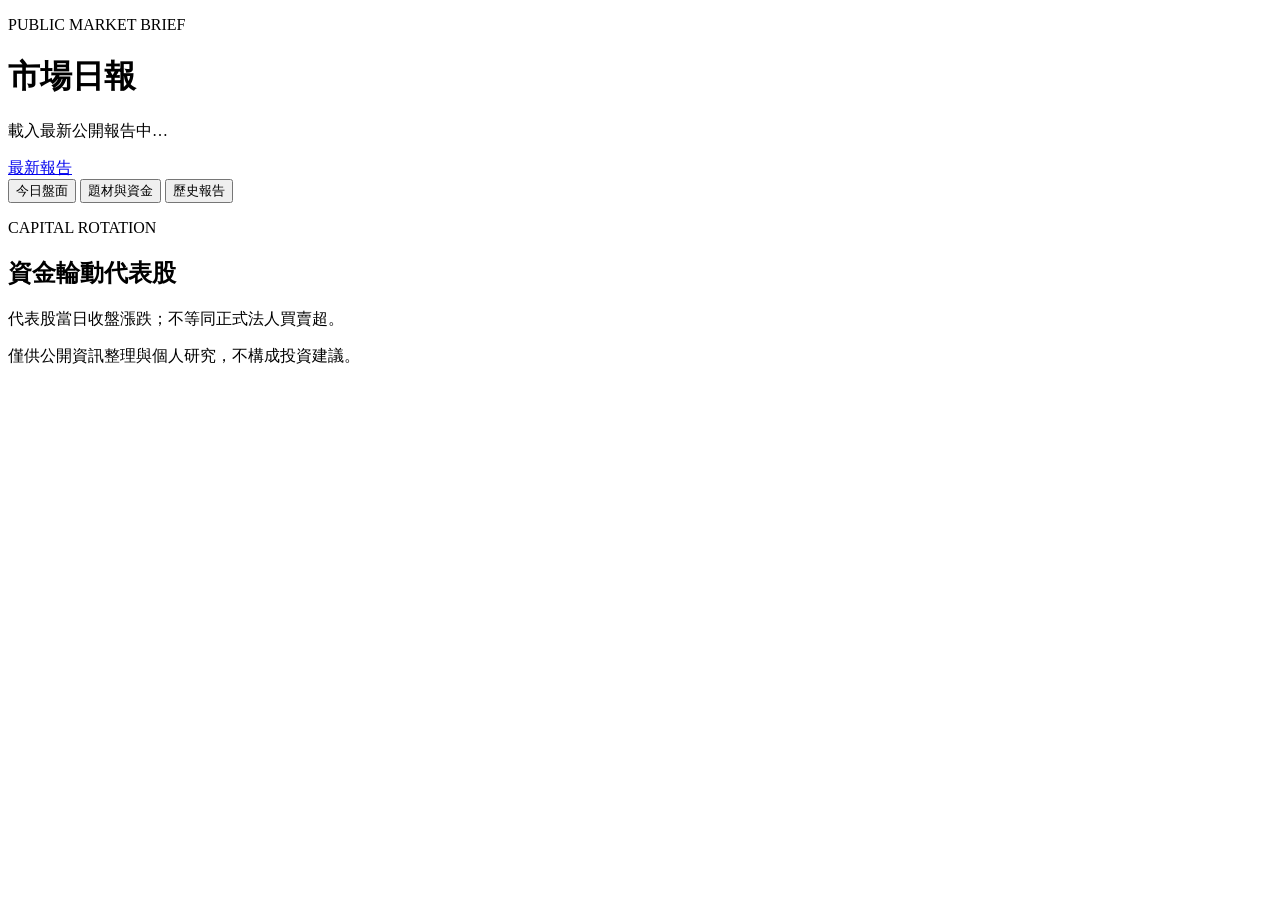
==== docs/index.html @ 70e6a8e2 "Publish market brief: index.html" ====
<!doctype html>
<html lang="zh-Hant">
  <head>
    <meta charset="utf-8">
    <meta name="viewport" content="width=device-width, initial-scale=1">
    <meta name="description" content="每日台股盤面、資金輪動與題材觀察">
    <title>市場日報｜公開版</title>
    <link rel="stylesheet" href="/assets/style.css">
  </head>
  <body>
    <main class="shell">
      <header class="hero">
        <div>
          <p class="eyebrow">PUBLIC MARKET BRIEF</p>
          <h1>市場日報</h1>
          <p id="report-meta" class="muted">載入最新公開報告中…</p>
        </div>
        <a class="latest-link" href="/latest/">最新報告</a>
      </header>
      <nav class="tabs" aria-label="報告導覽">
        <button type="button" class="tab active" data-panel="market" aria-selected="true">今日盤面</button>
        <button type="button" class="tab" data-panel="themes" aria-selected="false">題材與資金</button>
        <button type="button" class="tab" data-panel="archive" aria-selected="false">歷史報告</button>
      </nav>
      <section id="market" class="panel active">
        <div id="market-stats" class="stats" aria-live="polite"></div>
        <article class="card">
          <div class="section-heading"><div><p class="eyebrow">CAPITAL ROTATION</p><h2>資金輪動代表股</h2></div><p class="muted">代表股當日收盤漲跌；不等同正式法人買賣超。</p></div>
          <div id="rotation-bars" class="bar-chart"></div>
        </article>
        <div id="market-notes" class="note-grid"></div>
        <article id="market-decision" class="card decision"></article>
      </section>
      <section id="themes" class="panel" hidden>
        <article class="card"><div class="section-heading"><div><p class="eyebrow">WATCHLIST</p><h2>題材雷達</h2></div><p class="muted">只作市場追蹤，非買賣建議。</p></div><div id="theme-list" class="theme-grid"></div></article>
      </section>
      <section id="archive" class="panel" hidden>
        <article class="card"><div class="section-heading"><div><p class="eyebrow">REPORT ARCHIVE</p><h2>歷史公開報告</h2></div><p class="muted">每個交易日獨立保存；固定網址會讀取最新一份。</p></div><div id="archive-list" class="archive-list"></div></article>
      </section>
      <footer><span>僅供公開資訊整理與個人研究，不構成投資建議。</span><span id="source-links"></span></footer>
    </main>
    <script src="/assets/app.js" defer></script>
  </body>
</html>
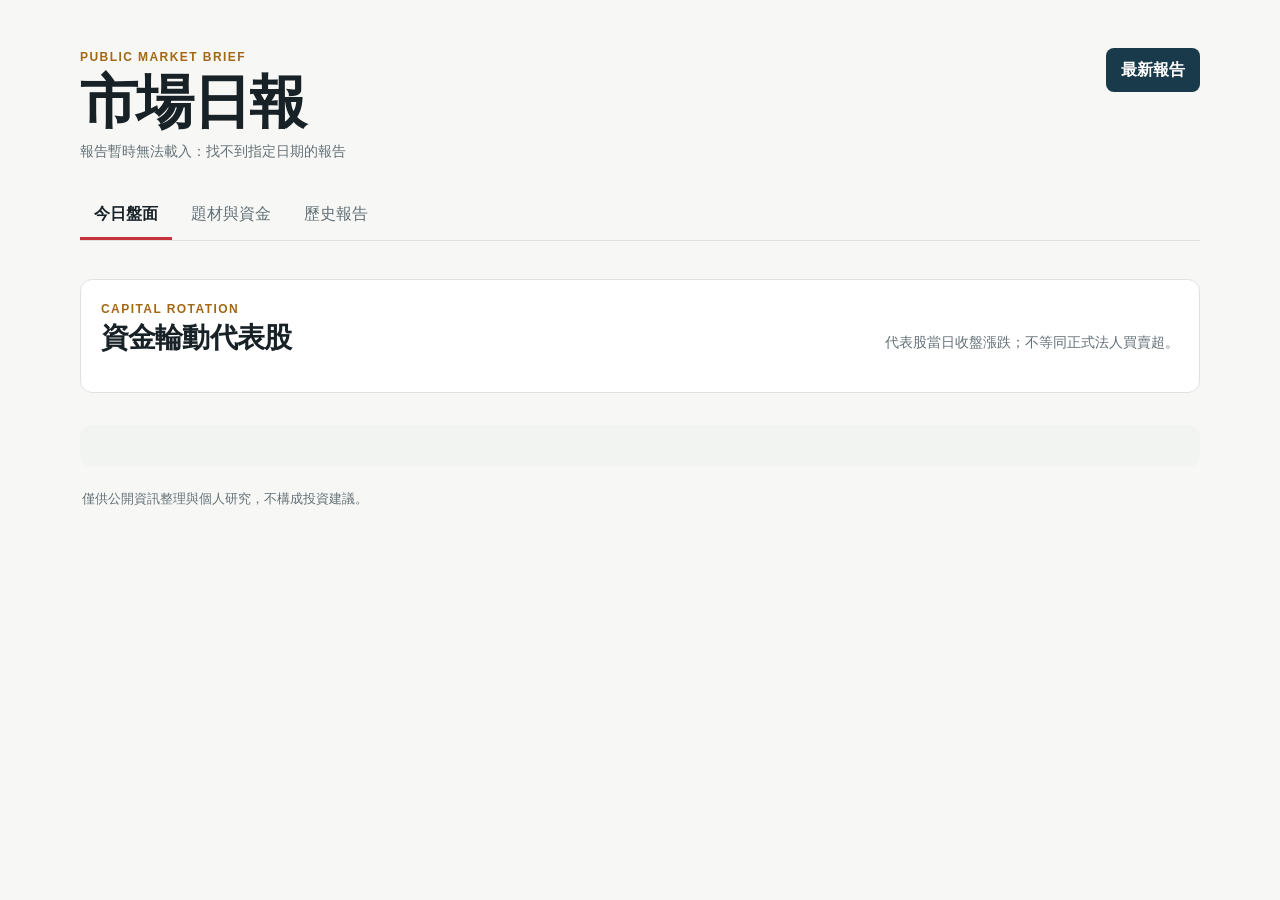
==== commit 2d857677: "Fix GitHub Pages paths: index.html" ====
--- a/docs/index.html
+++ b/docs/index.html
@@ -5,7 +5,7 @@
     <meta name="viewport" content="width=device-width, initial-scale=1">
     <meta name="description" content="每日台股盤面、資金輪動與題材觀察">
     <title>市場日報｜公開版</title>
-    <link rel="stylesheet" href="/assets/style.css">
+    <link rel="stylesheet" href="assets/style.css">
   </head>
   <body>
     <main class="shell">
@@ -15,7 +15,7 @@
           <h1>市場日報</h1>
           <p id="report-meta" class="muted">載入最新公開報告中…</p>
         </div>
-        <a class="latest-link" href="/latest/">最新報告</a>
+        <a class="latest-link" href="latest/">最新報告</a>
       </header>
       <nav class="tabs" aria-label="報告導覽">
         <button type="button" class="tab active" data-panel="market" aria-selected="true">今日盤面</button>
@@ -39,6 +39,6 @@
       </section>
       <footer><span>僅供公開資訊整理與個人研究，不構成投資建議。</span><span id="source-links"></span></footer>
     </main>
-    <script src="/assets/app.js" defer></script>
+    <script src="assets/app.js" defer></script>
   </body>
 </html>
--- a/docs/assets/style.css
+++ b/docs/assets/style.css
@@ -0,0 +1,4 @@
+:root { color-scheme: light; --ink:#172126; --muted:#647177; --paper:#f7f8f6; --surface:#fff; --line:#dce2df; --red:#c5333f; --green:#1f8768; --amber:#a46713; --navy:#183a4a; }
+* { box-sizing:border-box; } body { margin:0; background:var(--paper); color:var(--ink); font-family:ui-sans-serif,-apple-system,BlinkMacSystemFont,"Segoe UI",sans-serif; line-height:1.5; } button,a { font:inherit; }
+.shell { width:min(1120px,calc(100% - 32px)); margin:0 auto; padding:36px 0 28px; }.hero { display:flex; justify-content:space-between; gap:20px; align-items:flex-start; padding:12px 0 28px; }.eyebrow { margin:0 0 5px; color:var(--amber); font-size:.75rem; letter-spacing:.12em; font-weight:700; }h1,h2 { letter-spacing:-.03em; line-height:1.1; margin:0; }h1 { font-size:clamp(2rem,6vw,3.6rem); }h2 { font-size:clamp(1.25rem,3vw,1.75rem); }.muted { margin:7px 0 0; color:var(--muted); font-size:.9rem; }.latest-link { background:var(--navy); color:#fff; text-decoration:none; padding:10px 15px; border-radius:8px; font-weight:700; white-space:nowrap; }
+.tabs { display:flex; gap:5px; border-bottom:1px solid var(--line); margin-bottom:22px; overflow-x:auto; }.tab { appearance:none; border:0; background:transparent; padding:11px 14px; color:var(--muted); cursor:pointer; border-bottom:3px solid transparent; white-space:nowrap; }.tab.active { color:var(--ink); border-bottom-color:var(--red); font-weight:700; }.panel[hidden] { display:none; }.stats { display:grid; grid-template-columns:repeat(3,1fr); gap:12px; margin-bottom:16px; }.stat,.card { background:var(--surface); border:1px solid var(--line); border-radius:12px; }.stat { padding:16px; }.stat .label { color:var(--muted); font-size:.82rem; }.stat .value { margin-top:3px; font-size:clamp(1.25rem,3vw,1.75rem); font-weight:750; letter-spacing:-.04em; }.stat .detail { margin-top:2px; color:var(--muted); font-size:.82rem; }.card { padding:20px; }.section-heading { display:flex; gap:16px; justify-content:space-between; align-items:flex-end; margin-bottom:18px; }.section-heading .muted { max-width:360px; text-align:right; }.bar-chart { display:grid; gap:9px; }.bar-row { display:grid; grid-template-columns:minmax(84px,138px) 1fr 58px; align-items:center; gap:10px; font-size:.88rem; }.bar-label { white-space:nowrap; overflow:hidden; text-overflow:ellipsis; }.bar-track { display:flex; align-items:center; min-height:20px; background:linear-gradient(90deg,transparent 49.8%,var(--line) 49.8%,var(--line) 50.2%,transparent 50.2%); }.bar { height:12px; border-radius:4px; min-width:2px; }.bar.positive { background:var(--red); }.bar.negative { background:var(--green); }.bar-value { text-align:right; font-variant-numeric:tabular-nums; font-weight:650; }.positive { color:var(--red); }.negative { color:var(--green); }.note-grid,.theme-grid { display:grid; grid-template-columns:repeat(2,1fr); gap:12px; margin:16px 0; }.note,.theme { padding:16px; background:transparent; border-left:3px solid var(--amber); }.note h3,.theme h3 { margin:0 0 5px; font-size:1rem; }.note p,.theme p { margin:0; color:var(--muted); font-size:.92rem; }.tag { display:inline-block; margin-bottom:8px; padding:2px 7px; border-radius:99px; background:#eef1ee; color:var(--navy); font-size:.74rem; font-weight:700; }.decision { margin-top:16px; background:#f1f4f1; border-color:transparent; }.decision strong { color:var(--navy); }.archive-list { display:grid; gap:8px; }.archive-item { display:flex; align-items:center; justify-content:space-between; gap:12px; padding:14px 0; border-bottom:1px solid var(--line); }.archive-item:last-child { border-bottom:0; }.archive-item a { color:var(--navy); font-weight:700; }footer { display:flex; justify-content:space-between; gap:16px; color:var(--muted); font-size:.8rem; padding:22px 2px 0; }footer a { color:inherit; }@media (max-width:720px){.shell{width:min(100% - 24px,1120px);padding-top:22px}.hero{padding-bottom:20px}.stats,.note-grid,.theme-grid{grid-template-columns:1fr}.section-heading{align-items:flex-start;flex-direction:column}.section-heading .muted{text-align:left}footer{flex-direction:column}}@media (max-width:400px){.hero{flex-direction:column}.bar-row{grid-template-columns:78px 1fr 52px;gap:7px;font-size:.8rem}.card{padding:15px}}
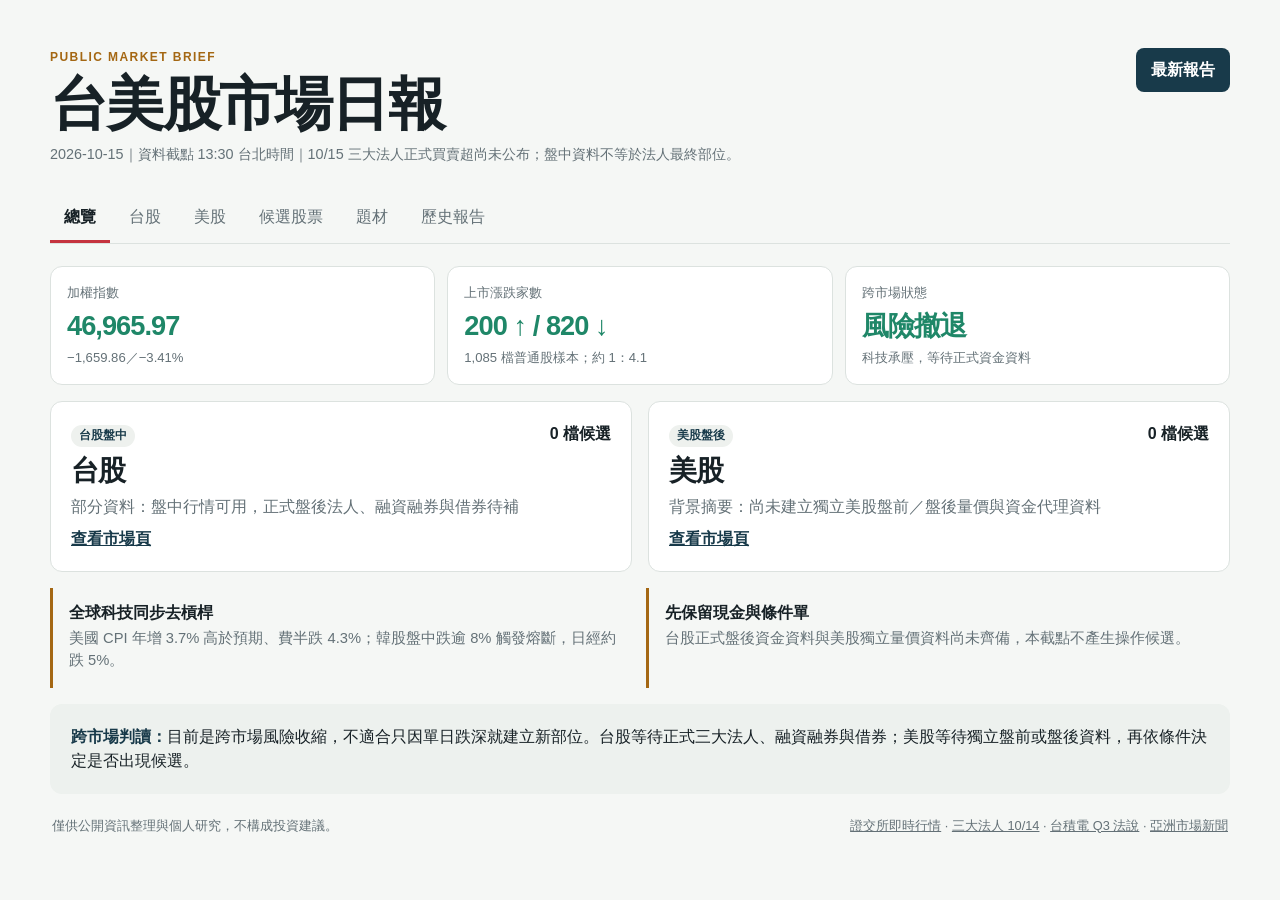
==== commit d06c097b: "Add dual-market report experience" ====
--- a/docs/index.html
+++ b/docs/index.html
@@ -3,7 +3,7 @@
   <head>
     <meta charset="utf-8">
     <meta name="viewport" content="width=device-width, initial-scale=1">
-    <meta name="description" content="每日台股盤面、資金輪動與題材觀察">
+    <meta name="description" content="台美股盤面、資金訊號、題材與候選股票日報">
     <title>市場日報｜公開版</title>
     <link rel="stylesheet" href="assets/style.css">
   </head>
@@ -12,31 +12,60 @@
       <header class="hero">
         <div>
           <p class="eyebrow">PUBLIC MARKET BRIEF</p>
-          <h1>市場日報</h1>
+          <h1>台美股市場日報</h1>
           <p id="report-meta" class="muted">載入最新公開報告中…</p>
         </div>
         <a class="latest-link" href="latest/">最新報告</a>
       </header>
+
       <nav class="tabs" aria-label="報告導覽">
-        <button type="button" class="tab active" data-panel="market" aria-selected="true">今日盤面</button>
-        <button type="button" class="tab" data-panel="themes" aria-selected="false">題材與資金</button>
+        <button type="button" class="tab active" data-panel="overview" aria-selected="true">總覽</button>
+        <button type="button" class="tab" data-panel="tw-market" aria-selected="false">台股</button>
+        <button type="button" class="tab" data-panel="us-market" aria-selected="false">美股</button>
+        <button type="button" class="tab" data-panel="candidates" aria-selected="false">候選股票</button>
+        <button type="button" class="tab" data-panel="themes" aria-selected="false">題材</button>
         <button type="button" class="tab" data-panel="archive" aria-selected="false">歷史報告</button>
       </nav>
-      <section id="market" class="panel active">
+
+      <section id="overview" class="panel active">
         <div id="market-stats" class="stats" aria-live="polite"></div>
-        <article class="card">
-          <div class="section-heading"><div><p class="eyebrow">CAPITAL ROTATION</p><h2>資金輪動代表股</h2></div><p class="muted">代表股當日收盤漲跌；不等同正式法人買賣超。</p></div>
-          <div id="rotation-bars" class="bar-chart"></div>
-        </article>
-        <div id="market-notes" class="note-grid"></div>
-        <article id="market-decision" class="card decision"></article>
+        <div id="market-status" class="market-status-grid"></div>
+        <div id="overview-notes" class="note-grid"></div>
+        <article id="overview-decision" class="card decision"></article>
       </section>
+
+      <section id="tw-market" class="panel" hidden>
+        <div class="section-heading page-heading"><div><p class="eyebrow">TAIWAN MARKET</p><h2>台股盤面與資金</h2></div><p id="tw-quality" class="muted"></p></div>
+        <div id="tw-stats" class="stats"></div>
+        <article class="card"><div class="section-heading"><div><p class="eyebrow">FLOW SIGNALS</p><h2>法人、融資與代理訊號</h2></div><p class="muted">代理訊號不等同正式法人最終買賣超。</p></div><div id="tw-signals" class="signal-grid"></div></article>
+        <article class="card block-gap"><div class="section-heading"><div><p class="eyebrow">CAPITAL ROTATION</p><h2>資金輪動代表股</h2></div></div><div id="tw-rotation" class="bar-chart"></div></article>
+        <div id="tw-notes" class="note-grid"></div>
+        <article id="tw-decision" class="card decision"></article>
+      </section>
+
+      <section id="us-market" class="panel" hidden>
+        <div class="section-heading page-heading"><div><p class="eyebrow">UNITED STATES MARKET</p><h2>美股盤面與資金</h2></div><p id="us-quality" class="muted"></p></div>
+        <div id="us-stats" class="stats"></div>
+        <article class="card"><div class="section-heading"><div><p class="eyebrow">FLOW PROXIES</p><h2>ETF、量價與機構代理訊號</h2></div><p class="muted">美股沒有台灣三大法人同型的每日官方分類。</p></div><div id="us-signals" class="signal-grid"></div></article>
+        <article class="card block-gap"><div class="section-heading"><div><p class="eyebrow">RELATIVE STRENGTH</p><h2>類股與代表股</h2></div></div><div id="us-rotation" class="bar-chart"></div></article>
+        <div id="us-notes" class="note-grid"></div>
+        <article id="us-decision" class="card decision"></article>
+      </section>
+
+      <section id="candidates" class="panel" hidden>
+        <div class="section-heading page-heading"><div><p class="eyebrow">ACTIONABLE WATCHLIST</p><h2>候選股票與操作條件</h2></div><p class="muted">只有資料與條件完整的標的才列入；空白代表沒有合格候選。</p></div>
+        <h3 class="market-label">台股候選</h3><div id="tw-candidates" class="candidate-grid"></div>
+        <h3 class="market-label">美股候選</h3><div id="us-candidates" class="candidate-grid"></div>
+      </section>
+
       <section id="themes" class="panel" hidden>
-        <article class="card"><div class="section-heading"><div><p class="eyebrow">WATCHLIST</p><h2>題材雷達</h2></div><p class="muted">只作市場追蹤，非買賣建議。</p></div><div id="theme-list" class="theme-grid"></div></article>
+        <article class="card"><div class="section-heading"><div><p class="eyebrow">THEME RADAR</p><h2>題材階段與市場敘事</h2></div><p class="muted">題材熱度只是觀察層，仍需由正式資料與價格條件確認。</p></div><div id="theme-list" class="theme-grid"></div></article>
       </section>
+
       <section id="archive" class="panel" hidden>
-        <article class="card"><div class="section-heading"><div><p class="eyebrow">REPORT ARCHIVE</p><h2>歷史公開報告</h2></div><p class="muted">每個交易日獨立保存；固定網址會讀取最新一份。</p></div><div id="archive-list" class="archive-list"></div></article>
+        <article class="card"><div class="section-heading"><div><p class="eyebrow">REPORT ARCHIVE</p><h2>歷史公開報告</h2></div><p class="muted">每個交易日獨立保存；指定日期可由同一網址查詢。</p></div><div id="archive-list" class="archive-list"></div></article>
       </section>
+
       <footer><span>僅供公開資訊整理與個人研究，不構成投資建議。</span><span id="source-links"></span></footer>
     </main>
     <script src="assets/app.js" defer></script>
--- a/docs/assets/style.css
+++ b/docs/assets/style.css
@@ -1,4 +1,79 @@
-:root { color-scheme: light; --ink:#172126; --muted:#647177; --paper:#f7f8f6; --surface:#fff; --line:#dce2df; --red:#c5333f; --green:#1f8768; --amber:#a46713; --navy:#183a4a; }
-* { box-sizing:border-box; } body { margin:0; background:var(--paper); color:var(--ink); font-family:ui-sans-serif,-apple-system,BlinkMacSystemFont,"Segoe UI",sans-serif; line-height:1.5; } button,a { font:inherit; }
-.shell { width:min(1120px,calc(100% - 32px)); margin:0 auto; padding:36px 0 28px; }.hero { display:flex; justify-content:space-between; gap:20px; align-items:flex-start; padding:12px 0 28px; }.eyebrow { margin:0 0 5px; color:var(--amber); font-size:.75rem; letter-spacing:.12em; font-weight:700; }h1,h2 { letter-spacing:-.03em; line-height:1.1; margin:0; }h1 { font-size:clamp(2rem,6vw,3.6rem); }h2 { font-size:clamp(1.25rem,3vw,1.75rem); }.muted { margin:7px 0 0; color:var(--muted); font-size:.9rem; }.latest-link { background:var(--navy); color:#fff; text-decoration:none; padding:10px 15px; border-radius:8px; font-weight:700; white-space:nowrap; }
-.tabs { display:flex; gap:5px; border-bottom:1px solid var(--line); margin-bottom:22px; overflow-x:auto; }.tab { appearance:none; border:0; background:transparent; padding:11px 14px; color:var(--muted); cursor:pointer; border-bottom:3px solid transparent; white-space:nowrap; }.tab.active { color:var(--ink); border-bottom-color:var(--red); font-weight:700; }.panel[hidden] { display:none; }.stats { display:grid; grid-template-columns:repeat(3,1fr); gap:12px; margin-bottom:16px; }.stat,.card { background:var(--surface); border:1px solid var(--line); border-radius:12px; }.stat { padding:16px; }.stat .label { color:var(--muted); font-size:.82rem; }.stat .value { margin-top:3px; font-size:clamp(1.25rem,3vw,1.75rem); font-weight:750; letter-spacing:-.04em; }.stat .detail { margin-top:2px; color:var(--muted); font-size:.82rem; }.card { padding:20px; }.section-heading { display:flex; gap:16px; justify-content:space-between; align-items:flex-end; margin-bottom:18px; }.section-heading .muted { max-width:360px; text-align:right; }.bar-chart { display:grid; gap:9px; }.bar-row { display:grid; grid-template-columns:minmax(84px,138px) 1fr 58px; align-items:center; gap:10px; font-size:.88rem; }.bar-label { white-space:nowrap; overflow:hidden; text-overflow:ellipsis; }.bar-track { display:flex; align-items:center; min-height:20px; background:linear-gradient(90deg,transparent 49.8%,var(--line) 49.8%,var(--line) 50.2%,transparent 50.2%); }.bar { height:12px; border-radius:4px; min-width:2px; }.bar.positive { background:var(--red); }.bar.negative { background:var(--green); }.bar-value { text-align:right; font-variant-numeric:tabular-nums; font-weight:650; }.positive { color:var(--red); }.negative { color:var(--green); }.note-grid,.theme-grid { display:grid; grid-template-columns:repeat(2,1fr); gap:12px; margin:16px 0; }.note,.theme { padding:16px; background:transparent; border-left:3px solid var(--amber); }.note h3,.theme h3 { margin:0 0 5px; font-size:1rem; }.note p,.theme p { margin:0; color:var(--muted); font-size:.92rem; }.tag { display:inline-block; margin-bottom:8px; padding:2px 7px; border-radius:99px; background:#eef1ee; color:var(--navy); font-size:.74rem; font-weight:700; }.decision { margin-top:16px; background:#f1f4f1; border-color:transparent; }.decision strong { color:var(--navy); }.archive-list { display:grid; gap:8px; }.archive-item { display:flex; align-items:center; justify-content:space-between; gap:12px; padding:14px 0; border-bottom:1px solid var(--line); }.archive-item:last-child { border-bottom:0; }.archive-item a { color:var(--navy); font-weight:700; }footer { display:flex; justify-content:space-between; gap:16px; color:var(--muted); font-size:.8rem; padding:22px 2px 0; }footer a { color:inherit; }@media (max-width:720px){.shell{width:min(100% - 24px,1120px);padding-top:22px}.hero{padding-bottom:20px}.stats,.note-grid,.theme-grid{grid-template-columns:1fr}.section-heading{align-items:flex-start;flex-direction:column}.section-heading .muted{text-align:left}footer{flex-direction:column}}@media (max-width:400px){.hero{flex-direction:column}.bar-row{grid-template-columns:78px 1fr 52px;gap:7px;font-size:.8rem}.card{padding:15px}}
+:root { color-scheme:light; --ink:#172126; --muted:#647177; --paper:#f5f7f5; --surface:#fff; --line:#dce2df; --red:#c5333f; --green:#1f8768; --amber:#a46713; --navy:#183a4a; --blue-soft:#edf3f5; }
+* { box-sizing:border-box; }
+body { margin:0; background:var(--paper); color:var(--ink); font-family:ui-sans-serif,-apple-system,BlinkMacSystemFont,"Segoe UI",sans-serif; line-height:1.5; }
+button,a { font:inherit; }
+.shell { width:min(1180px,calc(100% - 32px)); margin:0 auto; padding:36px 0 28px; }
+.hero { display:flex; justify-content:space-between; gap:20px; align-items:flex-start; padding:12px 0 28px; }
+.eyebrow { margin:0 0 5px; color:var(--amber); font-size:.75rem; letter-spacing:.12em; font-weight:750; }
+h1,h2,h3 { line-height:1.15; margin:0; }
+h1,h2 { letter-spacing:-.03em; }
+h1 { font-size:clamp(2rem,6vw,3.6rem); }
+h2 { font-size:clamp(1.25rem,3vw,1.75rem); }
+.muted { margin:7px 0 0; color:var(--muted); font-size:.9rem; }
+.latest-link { background:var(--navy); color:#fff; text-decoration:none; padding:10px 15px; border-radius:8px; font-weight:700; white-space:nowrap; }
+.tabs { display:flex; gap:5px; border-bottom:1px solid var(--line); margin-bottom:22px; overflow-x:auto; }
+.tab { appearance:none; border:0; background:transparent; padding:11px 14px; color:var(--muted); cursor:pointer; border-bottom:3px solid transparent; white-space:nowrap; }
+.tab.active { color:var(--ink); border-bottom-color:var(--red); font-weight:700; }
+.panel[hidden] { display:none; }
+.stats { display:grid; grid-template-columns:repeat(auto-fit,minmax(210px,1fr)); gap:12px; margin-bottom:16px; }
+.stat,.card { background:var(--surface); border:1px solid var(--line); border-radius:12px; }
+.stat { padding:16px; min-width:0; }
+.stat .label { color:var(--muted); font-size:.82rem; }
+.stat .value { margin-top:3px; font-size:clamp(1.16rem,3vw,1.7rem); font-weight:750; letter-spacing:-.035em; overflow-wrap:anywhere; }
+.stat .detail { margin-top:2px; color:var(--muted); font-size:.82rem; }
+.card { padding:20px; }
+.section-heading { display:flex; gap:16px; justify-content:space-between; align-items:flex-end; margin-bottom:18px; }
+.section-heading .muted { max-width:520px; text-align:right; }
+.page-heading { margin:4px 2px 18px; }
+.block-gap { margin-top:16px; }
+.market-status-grid { display:grid; grid-template-columns:repeat(2,1fr); gap:16px; margin:16px 0; }
+.market-status { display:grid; grid-template-columns:1fr auto; gap:8px 18px; align-items:start; }
+.market-status p { grid-column:1/-1; margin:0; color:var(--muted); }
+.market-status .jump-link { justify-self:start; grid-column:1/-1; }
+.jump-link { border:0; padding:0; background:transparent; color:var(--navy); font-weight:700; cursor:pointer; text-decoration:underline; }
+.signal-grid { display:grid; grid-template-columns:repeat(auto-fit,minmax(185px,1fr)); gap:10px; }
+.signal-grid .stat { background:var(--blue-soft); border-color:transparent; }
+.bar-chart { display:grid; gap:9px; }
+.bar-row { display:grid; grid-template-columns:minmax(84px,150px) 1fr 62px; align-items:center; gap:10px; font-size:.88rem; }
+.bar-label { white-space:nowrap; overflow:hidden; text-overflow:ellipsis; }
+.bar-track { display:flex; align-items:center; min-height:20px; background:linear-gradient(90deg,transparent 49.8%,var(--line) 49.8%,var(--line) 50.2%,transparent 50.2%); }
+.bar { height:12px; border-radius:4px; min-width:2px; }
+.bar.positive { background:var(--red); }
+.bar.negative { background:var(--green); }
+.bar-value { text-align:right; font-variant-numeric:tabular-nums; font-weight:650; }
+.positive { color:var(--red); }
+.negative { color:var(--green); }
+.note-grid,.theme-grid { display:grid; grid-template-columns:repeat(2,1fr); gap:12px; margin:16px 0; }
+.note,.theme { padding:16px; background:transparent; border-left:3px solid var(--amber); }
+.note h3,.theme h3 { margin:0 0 5px; font-size:1rem; }
+.note p,.theme p { margin:0; color:var(--muted); font-size:.92rem; }
+.tag { display:inline-block; margin-bottom:8px; padding:2px 8px; border-radius:99px; background:#eef1ee; color:var(--navy); font-size:.74rem; font-weight:700; }
+.decision { margin-top:16px; background:#edf1ee; border-color:transparent; }
+.decision strong { color:var(--navy); }
+.market-label { margin:26px 2px 12px; }
+.candidate-grid { display:grid; gap:16px; }
+.candidate-head { display:flex; justify-content:space-between; gap:20px; align-items:flex-start; }
+.candidate-head h3 { font-size:1.35rem; }
+.candidate-head p,.quality-line { margin:5px 0 0; color:var(--muted); font-size:.9rem; }
+.score { min-width:74px; text-align:center; padding:8px 10px; background:var(--blue-soft); border-radius:10px; }
+.score strong { display:block; color:var(--navy); font-size:1.4rem; }
+.score span { display:block; color:var(--muted); font-size:.7rem; }
+.candidate-metrics { display:grid; grid-template-columns:repeat(auto-fit,minmax(145px,1fr)); gap:8px; margin:16px 0; }
+.candidate-metric { display:grid; padding:10px; border:1px solid var(--line); border-radius:9px; }
+.candidate-metric span,.candidate-metric small { color:var(--muted); font-size:.75rem; }
+.candidate-metric strong { font-size:1.05rem; }
+.candidate-details { display:grid; grid-template-columns:repeat(2,1fr); gap:1px; margin:0; overflow:hidden; border:1px solid var(--line); border-radius:9px; background:var(--line); }
+.candidate-details div { padding:11px 12px; background:var(--surface); }
+.candidate-details dt { color:var(--muted); font-size:.75rem; font-weight:700; }
+.candidate-details dd { margin:3px 0 0; font-size:.88rem; }
+.empty-state { grid-column:1/-1; padding:18px; color:var(--muted); border:1px dashed #bcc8c2; border-radius:10px; background:rgba(255,255,255,.55); }
+.candidate-empty strong { color:var(--ink); }
+.candidate-empty p { margin:5px 0 0; }
+.archive-list { display:grid; gap:8px; }
+.archive-item { display:flex; align-items:center; justify-content:space-between; gap:12px; padding:14px 0; border-bottom:1px solid var(--line); }
+.archive-item:last-child { border-bottom:0; }
+.archive-item a { color:var(--navy); font-weight:700; }
+footer { display:flex; justify-content:space-between; gap:16px; color:var(--muted); font-size:.8rem; padding:22px 2px 0; }
+footer a { color:inherit; }
+@media (max-width:720px) { .shell{width:min(100% - 24px,1180px);padding-top:22px}.hero{padding-bottom:20px}.note-grid,.theme-grid,.market-status-grid,.candidate-details{grid-template-columns:1fr}.section-heading{align-items:flex-start;flex-direction:column}.section-heading .muted{text-align:left}footer{flex-direction:column} }
+@media (max-width:430px) { .hero{flex-direction:column}.bar-row{grid-template-columns:78px 1fr 54px;gap:7px;font-size:.8rem}.card{padding:15px}.candidate-head{flex-direction:column}.score{text-align:left} }
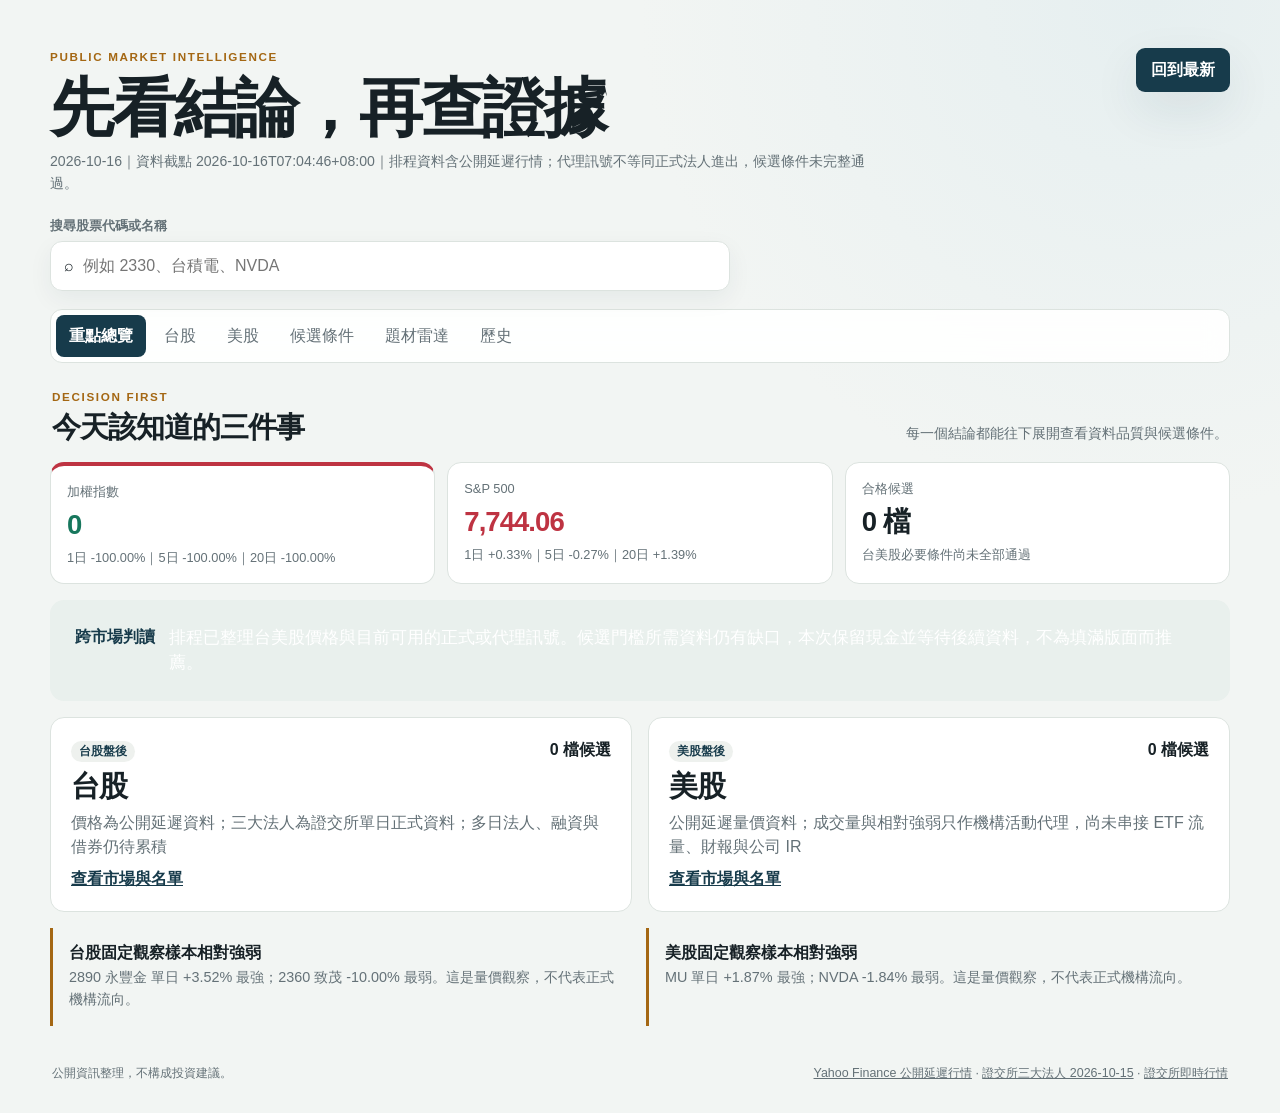
==== commit 61d87d6b: "Improve interactive public market brief" ====
--- a/docs/index.html
+++ b/docs/index.html
@@ -3,71 +3,71 @@
   <head>
     <meta charset="utf-8">
     <meta name="viewport" content="width=device-width, initial-scale=1">
-    <meta name="description" content="台美股盤面、資金訊號、題材與候選股票日報">
-    <title>市場日報｜公開版</title>
+    <meta name="description" content="台美股盤勢、正式籌碼資料、候選條件與互動觀察清單">
+    <title>台美股市場日報</title>
     <link rel="stylesheet" href="assets/style.css">
   </head>
   <body>
     <main class="shell">
       <header class="hero">
-        <div>
-          <p class="eyebrow">PUBLIC MARKET BRIEF</p>
-          <h1>台美股市場日報</h1>
-          <p id="report-meta" class="muted">載入最新公開報告中…</p>
-        </div>
-        <a class="latest-link" href="latest/">最新報告</a>
+        <div class="hero-copy"><p class="eyebrow">PUBLIC MARKET INTELLIGENCE</p><h1>先看結論，再查證據</h1><p id="report-meta" class="muted">載入最新報告中…</p></div>
+        <a class="latest-link" href="latest/">回到最新</a>
       </header>
 
+      <section class="search-shell" aria-labelledby="search-label">
+        <label id="search-label" for="stock-search">搜尋股票代碼或名稱</label>
+        <div class="search-control"><span aria-hidden="true">⌕</span><input id="stock-search" type="search" autocomplete="off" placeholder="例如 2330、台積電、NVDA" role="combobox" aria-autocomplete="list" aria-controls="search-results" aria-expanded="false"></div>
+        <div id="search-results" class="search-results" role="listbox" hidden></div>
+      </section>
+
       <nav class="tabs" aria-label="報告導覽">
-        <button type="button" class="tab active" data-panel="overview" aria-selected="true">總覽</button>
+        <button type="button" class="tab active" data-panel="overview" aria-selected="true">重點總覽</button>
         <button type="button" class="tab" data-panel="tw-market" aria-selected="false">台股</button>
         <button type="button" class="tab" data-panel="us-market" aria-selected="false">美股</button>
-        <button type="button" class="tab" data-panel="candidates" aria-selected="false">候選股票</button>
-        <button type="button" class="tab" data-panel="themes" aria-selected="false">題材</button>
-        <button type="button" class="tab" data-panel="archive" aria-selected="false">歷史報告</button>
+        <button type="button" class="tab" data-panel="candidates" aria-selected="false">候選條件</button>
+        <button type="button" class="tab" data-panel="themes" aria-selected="false">題材雷達</button>
+        <button type="button" class="tab" data-panel="archive" aria-selected="false">歷史</button>
       </nav>
 
       <section id="overview" class="panel active">
-        <div id="market-stats" class="stats" aria-live="polite"></div>
+        <div class="section-heading page-heading"><div><p class="eyebrow">DECISION FIRST</p><h2>今天該知道的三件事</h2></div><p class="muted">每一個結論都能往下展開查看資料品質與候選條件。</p></div>
+        <div id="market-stats" class="stats priority-stats" aria-live="polite"></div>
+        <article id="overview-decision" class="card decision lead-decision"></article>
         <div id="market-status" class="market-status-grid"></div>
         <div id="overview-notes" class="note-grid"></div>
-        <article id="overview-decision" class="card decision"></article>
       </section>
 
       <section id="tw-market" class="panel" hidden>
-        <div class="section-heading page-heading"><div><p class="eyebrow">TAIWAN MARKET</p><h2>台股盤面與資金</h2></div><p id="tw-quality" class="muted"></p></div>
+        <div class="section-heading page-heading"><div><p class="eyebrow">TAIWAN MARKET</p><h2>台股盤面與正式籌碼</h2></div><p id="tw-quality" class="muted"></p></div>
         <div id="tw-stats" class="stats"></div>
-        <article class="card"><div class="section-heading"><div><p class="eyebrow">FLOW SIGNALS</p><h2>法人、融資與代理訊號</h2></div><p class="muted">代理訊號不等同正式法人最終買賣超。</p></div><div id="tw-signals" class="signal-grid"></div></article>
-        <article class="card block-gap"><div class="section-heading"><div><p class="eyebrow">CAPITAL ROTATION</p><h2>資金輪動代表股</h2></div></div><div id="tw-rotation" class="bar-chart"></div></article>
-        <div id="tw-notes" class="note-grid"></div>
-        <article id="tw-decision" class="card decision"></article>
+        <article class="card"><div class="section-heading"><div><p class="eyebrow">WATCHLIST</p><h2>台股觀察名單</h2></div><p class="muted">點選任一股票查看法人、融資、借券、價格、財報與篩選條件。</p></div><div id="tw-watchlist" class="watchlist-grid"></div></article>
+        <article class="card block-gap"><div class="section-heading"><div><p class="eyebrow">OFFICIAL FLOWS</p><h2>法人、融資與借券</h2></div></div><div id="tw-signals" class="signal-grid"></div></article>
+        <article class="card block-gap"><div class="section-heading"><div><p class="eyebrow">RANKING</p><h2>相對強弱排行</h2></div><p class="muted">排行是價格觀察，不等同推薦。</p></div><div id="tw-rotation" class="bar-chart"></div></article>
+        <div id="tw-notes" class="note-grid"></div><article id="tw-decision" class="card decision"></article>
       </section>
 
       <section id="us-market" class="panel" hidden>
-        <div class="section-heading page-heading"><div><p class="eyebrow">UNITED STATES MARKET</p><h2>美股盤面與資金</h2></div><p id="us-quality" class="muted"></p></div>
+        <div class="section-heading page-heading"><div><p class="eyebrow">UNITED STATES MARKET</p><h2>美股盤面與證據</h2></div><p id="us-quality" class="muted"></p></div>
         <div id="us-stats" class="stats"></div>
-        <article class="card"><div class="section-heading"><div><p class="eyebrow">FLOW PROXIES</p><h2>ETF、量價與機構代理訊號</h2></div><p class="muted">美股沒有台灣三大法人同型的每日官方分類。</p></div><div id="us-signals" class="signal-grid"></div></article>
-        <article class="card block-gap"><div class="section-heading"><div><p class="eyebrow">RELATIVE STRENGTH</p><h2>類股與代表股</h2></div></div><div id="us-rotation" class="bar-chart"></div></article>
-        <div id="us-notes" class="note-grid"></div>
-        <article id="us-decision" class="card decision"></article>
+        <article class="card"><div class="section-heading"><div><p class="eyebrow">WATCHLIST</p><h2>美股觀察名單</h2></div><p class="muted">點選任一股票查看價格、財報、題材、催化劑與篩選條件。</p></div><div id="us-watchlist" class="watchlist-grid"></div></article>
+        <article class="card block-gap"><div class="section-heading"><div><p class="eyebrow">FLOW PROXIES</p><h2>量價與機構代理訊號</h2></div></div><div id="us-signals" class="signal-grid"></div></article>
+        <article class="card block-gap"><div class="section-heading"><div><p class="eyebrow">RANKING</p><h2>相對強弱排行</h2></div></div><div id="us-rotation" class="bar-chart"></div></article>
+        <div id="us-notes" class="note-grid"></div><article id="us-decision" class="card decision"></article>
       </section>
 
       <section id="candidates" class="panel" hidden>
-        <div class="section-heading page-heading"><div><p class="eyebrow">ACTIONABLE WATCHLIST</p><h2>候選股票與操作條件</h2></div><p class="muted">只有資料與條件完整的標的才列入；空白代表沒有合格候選。</p></div>
+        <div class="section-heading page-heading"><div><p class="eyebrow">EVIDENCE GATE</p><h2>候選股票與完整條件</h2></div><p class="muted">門檻由設定檔管理；必要資料不足時不會硬推股票。</p></div>
         <h3 class="market-label">台股候選</h3><div id="tw-candidates" class="candidate-grid"></div>
         <h3 class="market-label">美股候選</h3><div id="us-candidates" class="candidate-grid"></div>
       </section>
 
-      <section id="themes" class="panel" hidden>
-        <article class="card"><div class="section-heading"><div><p class="eyebrow">THEME RADAR</p><h2>題材階段與市場敘事</h2></div><p class="muted">題材熱度只是觀察層，仍需由正式資料與價格條件確認。</p></div><div id="theme-list" class="theme-grid"></div></article>
-      </section>
+      <section id="themes" class="panel" hidden><article class="card"><div class="section-heading"><div><p class="eyebrow">THEME RADAR</p><h2>題材階段與市場敘事</h2></div><p class="muted">題材熱度只是觀察層，仍需正式資料與價格條件確認。</p></div><div id="theme-list" class="theme-grid"></div></article></section>
+      <section id="archive" class="panel" hidden><article class="card"><div class="section-heading"><div><p class="eyebrow">REPORT ARCHIVE</p><h2>歷史公開報告</h2></div><p class="muted">每個交易日獨立保存。</p></div><div id="archive-list" class="archive-list" aria-live="polite"></div></article></section>
 
-      <section id="archive" class="panel" hidden>
-        <article class="card"><div class="section-heading"><div><p class="eyebrow">REPORT ARCHIVE</p><h2>歷史公開報告</h2></div><p class="muted">每個交易日獨立保存；指定日期可由同一網址查詢。</p></div><div id="archive-list" class="archive-list"></div></article>
-      </section>
+      <footer><span>公開資訊整理，不構成投資建議。</span><span id="source-links"></span></footer>
+    </main>
 
-      <footer><span>僅供公開資訊整理與個人研究，不構成投資建議。</span><span id="source-links"></span></footer>
-    </main>
+    <dialog id="stock-dialog" class="stock-dialog" aria-labelledby="stock-dialog-title"><div class="dialog-head"><div><p class="eyebrow">STOCK EVIDENCE</p><h2 id="stock-dialog-title">股票明細</h2></div><button type="button" class="dialog-close" aria-label="關閉股票明細">×</button></div><div id="stock-dialog-body"></div></dialog>
     <script src="assets/app.js" defer></script>
   </body>
 </html>
--- a/docs/assets/style.css
+++ b/docs/assets/style.css
@@ -1,79 +1,131 @@
-:root { color-scheme:light; --ink:#172126; --muted:#647177; --paper:#f5f7f5; --surface:#fff; --line:#dce2df; --red:#c5333f; --green:#1f8768; --amber:#a46713; --navy:#183a4a; --blue-soft:#edf3f5; }
+:root { color-scheme:light; --ink:#172126; --muted:#647177; --paper:#f2f5f3; --surface:#fff; --line:#dce3df; --red:#be3342; --green:#17775d; --amber:#a46713; --navy:#173b4b; --blue-soft:#edf4f6; --shadow:0 18px 48px rgba(24,58,74,.09); }
 * { box-sizing:border-box; }
-body { margin:0; background:var(--paper); color:var(--ink); font-family:ui-sans-serif,-apple-system,BlinkMacSystemFont,"Segoe UI",sans-serif; line-height:1.5; }
-button,a { font:inherit; }
-.shell { width:min(1180px,calc(100% - 32px)); margin:0 auto; padding:36px 0 28px; }
-.hero { display:flex; justify-content:space-between; gap:20px; align-items:flex-start; padding:12px 0 28px; }
-.eyebrow { margin:0 0 5px; color:var(--amber); font-size:.75rem; letter-spacing:.12em; font-weight:750; }
-h1,h2,h3 { line-height:1.15; margin:0; }
-h1,h2 { letter-spacing:-.03em; }
-h1 { font-size:clamp(2rem,6vw,3.6rem); }
-h2 { font-size:clamp(1.25rem,3vw,1.75rem); }
-.muted { margin:7px 0 0; color:var(--muted); font-size:.9rem; }
-.latest-link { background:var(--navy); color:#fff; text-decoration:none; padding:10px 15px; border-radius:8px; font-weight:700; white-space:nowrap; }
-.tabs { display:flex; gap:5px; border-bottom:1px solid var(--line); margin-bottom:22px; overflow-x:auto; }
-.tab { appearance:none; border:0; background:transparent; padding:11px 14px; color:var(--muted); cursor:pointer; border-bottom:3px solid transparent; white-space:nowrap; }
-.tab.active { color:var(--ink); border-bottom-color:var(--red); font-weight:700; }
+body { margin:0; background:radial-gradient(circle at 90% 0,#e6eff0 0,transparent 32rem),var(--paper); color:var(--ink); font-family:ui-sans-serif,-apple-system,BlinkMacSystemFont,"Segoe UI",sans-serif; line-height:1.5; }
+button,a,input { font:inherit; }
+button { color:inherit; }
+.shell { width:min(1180px,calc(100% - 32px)); margin:0 auto; padding:34px 0 30px; }
+.hero { display:flex; justify-content:space-between; gap:24px; align-items:flex-start; padding:14px 0 22px; }
+.hero-copy { max-width:820px; }
+.eyebrow { margin:0 0 6px; color:var(--amber); font-size:.73rem; letter-spacing:.14em; font-weight:800; }
+h1,h2,h3 { line-height:1.14; margin:0; }
+h1,h2 { letter-spacing:-.035em; }
+h1 { font-size:clamp(2.15rem,6vw,4rem); }
+h2 { font-size:clamp(1.3rem,3vw,1.8rem); }
+.muted { margin:7px 0 0; color:var(--muted); font-size:.88rem; }
+.latest-link { background:var(--navy); color:#fff; text-decoration:none; padding:10px 15px; border-radius:9px; font-weight:750; white-space:nowrap; box-shadow:var(--shadow); }
+.search-shell { position:relative; margin:0 0 18px; max-width:680px; z-index:8; }
+.search-shell>label { display:block; margin-bottom:6px; color:var(--muted); font-size:.8rem; font-weight:700; }
+.search-control { display:flex; align-items:center; gap:9px; background:var(--surface); border:1px solid var(--line); border-radius:12px; padding:0 13px; box-shadow:0 8px 24px rgba(24,58,74,.06); }
+.search-control:focus-within { outline:3px solid rgba(23,59,75,.15); border-color:var(--navy); }
+.search-control input { width:100%; border:0; outline:0; background:transparent; padding:12px 0; }
+.search-results { position:absolute; inset:calc(100% + 5px) 0 auto; padding:6px; background:var(--surface); border:1px solid var(--line); border-radius:12px; box-shadow:var(--shadow); }
+.search-results[hidden] { display:none; }
+.search-option { display:flex; width:100%; justify-content:space-between; gap:12px; border:0; border-radius:8px; background:transparent; padding:10px; text-align:left; cursor:pointer; }
+.search-option:hover,.search-option.active,.search-option:focus { background:var(--blue-soft); outline:none; }
+.search-option small { color:var(--muted); }
+.tabs { position:sticky; top:0; z-index:6; display:flex; gap:5px; border:1px solid var(--line); border-radius:12px; margin-bottom:25px; padding:5px; overflow-x:auto; background:rgba(255,255,255,.92); backdrop-filter:blur(12px); }
+.tab { appearance:none; border:0; border-radius:8px; background:transparent; padding:9px 13px; color:var(--muted); cursor:pointer; white-space:nowrap; }
+.tab.active { color:#fff; background:var(--navy); font-weight:750; }
+.tab:focus-visible,.jump-link:focus-visible,.stock-trigger:focus-visible,.dialog-close:focus-visible { outline:3px solid rgba(164,103,19,.3); outline-offset:2px; }
 .panel[hidden] { display:none; }
 .stats { display:grid; grid-template-columns:repeat(auto-fit,minmax(210px,1fr)); gap:12px; margin-bottom:16px; }
-.stat,.card { background:var(--surface); border:1px solid var(--line); border-radius:12px; }
+.priority-stats .stat:first-child { border-top:4px solid var(--red); }
+.stat,.card { background:var(--surface); border:1px solid var(--line); border-radius:14px; }
 .stat { padding:16px; min-width:0; }
-.stat .label { color:var(--muted); font-size:.82rem; }
-.stat .value { margin-top:3px; font-size:clamp(1.16rem,3vw,1.7rem); font-weight:750; letter-spacing:-.035em; overflow-wrap:anywhere; }
-.stat .detail { margin-top:2px; color:var(--muted); font-size:.82rem; }
+.stat .label { color:var(--muted); font-size:.8rem; }
+.stat .value { margin-top:3px; font-size:clamp(1.16rem,3vw,1.72rem); font-weight:780; letter-spacing:-.035em; overflow-wrap:anywhere; }
+.stat .detail { margin-top:2px; color:var(--muted); font-size:.8rem; }
 .card { padding:20px; }
 .section-heading { display:flex; gap:16px; justify-content:space-between; align-items:flex-end; margin-bottom:18px; }
-.section-heading .muted { max-width:520px; text-align:right; }
+.section-heading.compact { align-items:center; }
+.section-heading .muted { max-width:560px; text-align:right; }
 .page-heading { margin:4px 2px 18px; }
 .block-gap { margin-top:16px; }
+.lead-decision { display:grid; grid-template-columns:auto 1fr; gap:14px; align-items:start; padding:24px; background:var(--navy); color:#fff; }
+.lead-decision strong { color:#f6cf8c; }
+.lead-decision p { margin:0; font-size:1.06rem; }
 .market-status-grid { display:grid; grid-template-columns:repeat(2,1fr); gap:16px; margin:16px 0; }
 .market-status { display:grid; grid-template-columns:1fr auto; gap:8px 18px; align-items:start; }
 .market-status p { grid-column:1/-1; margin:0; color:var(--muted); }
 .market-status .jump-link { justify-self:start; grid-column:1/-1; }
-.jump-link { border:0; padding:0; background:transparent; color:var(--navy); font-weight:700; cursor:pointer; text-decoration:underline; }
+.jump-link { border:0; padding:0; background:transparent; color:var(--navy); font-weight:750; cursor:pointer; text-decoration:underline; }
 .signal-grid { display:grid; grid-template-columns:repeat(auto-fit,minmax(185px,1fr)); gap:10px; }
 .signal-grid .stat { background:var(--blue-soft); border-color:transparent; }
+.watchlist-grid { display:grid; grid-template-columns:repeat(auto-fit,minmax(205px,1fr)); gap:10px; }
+.watch-card { display:grid; grid-template-columns:1fr auto; gap:7px 12px; padding:14px; border:1px solid var(--line); border-radius:11px; background:#fbfcfb; }
+.watch-card>div { grid-column:1/-1; display:flex; gap:8px; align-items:center; }
+.watch-price { font-size:1.18rem; }
+.market-pill,.status-chip { display:inline-flex; width:max-content; padding:2px 7px; border-radius:99px; font-size:.68rem; font-weight:750; }
+.market-pill { color:var(--navy); background:var(--blue-soft); }
+.status-chip { grid-column:1/-1; color:var(--amber); background:#f8efdf; }
+.status-chip.pass { color:var(--green); background:#e5f3ee; }
 .bar-chart { display:grid; gap:9px; }
-.bar-row { display:grid; grid-template-columns:minmax(84px,150px) 1fr 62px; align-items:center; gap:10px; font-size:.88rem; }
+.bar-row { display:grid; grid-template-columns:minmax(90px,170px) 1fr 62px; align-items:center; gap:10px; font-size:.86rem; }
 .bar-label { white-space:nowrap; overflow:hidden; text-overflow:ellipsis; }
 .bar-track { display:flex; align-items:center; min-height:20px; background:linear-gradient(90deg,transparent 49.8%,var(--line) 49.8%,var(--line) 50.2%,transparent 50.2%); }
 .bar { height:12px; border-radius:4px; min-width:2px; }
 .bar.positive { background:var(--red); }
 .bar.negative { background:var(--green); }
-.bar-value { text-align:right; font-variant-numeric:tabular-nums; font-weight:650; }
+.bar-value { text-align:right; font-variant-numeric:tabular-nums; font-weight:680; }
 .positive { color:var(--red); }
 .negative { color:var(--green); }
 .note-grid,.theme-grid { display:grid; grid-template-columns:repeat(2,1fr); gap:12px; margin:16px 0; }
 .note,.theme { padding:16px; background:transparent; border-left:3px solid var(--amber); }
 .note h3,.theme h3 { margin:0 0 5px; font-size:1rem; }
-.note p,.theme p { margin:0; color:var(--muted); font-size:.92rem; }
-.tag { display:inline-block; margin-bottom:8px; padding:2px 8px; border-radius:99px; background:#eef1ee; color:var(--navy); font-size:.74rem; font-weight:700; }
-.decision { margin-top:16px; background:#edf1ee; border-color:transparent; }
+.note p,.theme p { margin:0; color:var(--muted); font-size:.9rem; }
+.tag { display:inline-block; margin-bottom:8px; padding:2px 8px; border-radius:99px; background:#eef1ee; color:var(--navy); font-size:.72rem; font-weight:750; }
+.decision { margin-top:16px; background:#e9f0ed; border-color:transparent; }
 .decision strong { color:var(--navy); }
 .market-label { margin:26px 2px 12px; }
 .candidate-grid { display:grid; gap:16px; }
 .candidate-head { display:flex; justify-content:space-between; gap:20px; align-items:flex-start; }
 .candidate-head h3 { font-size:1.35rem; }
-.candidate-head p,.quality-line { margin:5px 0 0; color:var(--muted); font-size:.9rem; }
+.candidate-head p,.quality-line,.company-line { margin:5px 0 0; color:var(--muted); font-size:.88rem; }
 .score { min-width:74px; text-align:center; padding:8px 10px; background:var(--blue-soft); border-radius:10px; }
 .score strong { display:block; color:var(--navy); font-size:1.4rem; }
-.score span { display:block; color:var(--muted); font-size:.7rem; }
+.score span { display:block; color:var(--muted); font-size:.68rem; }
 .candidate-metrics { display:grid; grid-template-columns:repeat(auto-fit,minmax(145px,1fr)); gap:8px; margin:16px 0; }
 .candidate-metric { display:grid; padding:10px; border:1px solid var(--line); border-radius:9px; }
-.candidate-metric span,.candidate-metric small { color:var(--muted); font-size:.75rem; }
-.candidate-metric strong { font-size:1.05rem; }
+.candidate-metric span,.candidate-metric small { color:var(--muted); font-size:.73rem; }
 .candidate-details { display:grid; grid-template-columns:repeat(2,1fr); gap:1px; margin:0; overflow:hidden; border:1px solid var(--line); border-radius:9px; background:var(--line); }
 .candidate-details div { padding:11px 12px; background:var(--surface); }
-.candidate-details dt { color:var(--muted); font-size:.75rem; font-weight:700; }
-.candidate-details dd { margin:3px 0 0; font-size:.88rem; }
-.empty-state { grid-column:1/-1; padding:18px; color:var(--muted); border:1px dashed #bcc8c2; border-radius:10px; background:rgba(255,255,255,.55); }
+.candidate-details dt,.evidence-item dt { color:var(--muted); font-size:.73rem; font-weight:750; }
+.candidate-details dd,.evidence-item dd { margin:3px 0 0; font-size:.86rem; }
+.stock-trigger { appearance:none; border:0; padding:0; color:var(--navy); background:transparent; font-weight:780; cursor:pointer; text-align:left; text-decoration:underline; text-decoration-color:transparent; }
+.stock-trigger:hover { text-decoration-color:currentColor; }
+.glossary { position:relative; border-bottom:1px dotted currentColor; cursor:help; }
+.glossary::after { content:attr(data-tip); position:absolute; left:0; bottom:calc(100% + 9px); z-index:20; width:max-content; max-width:min(300px,80vw); padding:9px 11px; border-radius:8px; background:#102d3a; color:#fff; font-size:.76rem; font-weight:500; line-height:1.45; box-shadow:var(--shadow); opacity:0; visibility:hidden; transform:translateY(4px); transition:.14s ease; white-space:normal; pointer-events:none; }
+.glossary:hover::after,.glossary:focus::after,.glossary.tip-open::after { opacity:1; visibility:visible; transform:none; }
+.empty-state { grid-column:1/-1; padding:18px; color:var(--muted); border:1px dashed #b9c6bf; border-radius:10px; background:rgba(255,255,255,.55); }
 .candidate-empty strong { color:var(--ink); }
 .candidate-empty p { margin:5px 0 0; }
 .archive-list { display:grid; gap:8px; }
 .archive-item { display:flex; align-items:center; justify-content:space-between; gap:12px; padding:14px 0; border-bottom:1px solid var(--line); }
 .archive-item:last-child { border-bottom:0; }
-.archive-item a { color:var(--navy); font-weight:700; }
-footer { display:flex; justify-content:space-between; gap:16px; color:var(--muted); font-size:.8rem; padding:22px 2px 0; }
+.archive-item a { color:var(--navy); font-weight:750; }
+.stock-dialog { width:min(860px,calc(100% - 24px)); max-height:88vh; border:0; border-radius:18px; padding:0; color:var(--ink); box-shadow:0 34px 100px rgba(9,31,40,.28); }
+.stock-dialog::backdrop { background:rgba(13,31,38,.58); backdrop-filter:blur(3px); }
+.dialog-head { position:sticky; top:0; z-index:3; display:flex; justify-content:space-between; gap:16px; padding:20px 22px; border-bottom:1px solid var(--line); background:rgba(255,255,255,.96); }
+.dialog-close { width:38px; height:38px; border:0; border-radius:50%; background:var(--blue-soft); font-size:1.5rem; cursor:pointer; }
+#stock-dialog-body { padding:0 22px 24px; }
+.dialog-section { padding:20px 0; border-bottom:1px solid var(--line); }
+.dialog-section:last-child { border-bottom:0; }
+.dialog-section h3 { margin-bottom:12px; }
+.two-up { display:grid; grid-template-columns:1fr 1fr; gap:20px; }
+.evidence-grid { display:grid; grid-template-columns:repeat(auto-fit,minmax(130px,1fr)); gap:8px; margin:0; }
+.evidence-item { padding:10px; border-radius:9px; background:var(--blue-soft); }
+.evidence-item small { display:block; margin-top:4px; color:var(--muted); font-size:.68rem; }
+.table-wrap { overflow:auto; }
+table { width:100%; border-collapse:collapse; font-variant-numeric:tabular-nums; }
+th,td { padding:9px; text-align:right; border-bottom:1px solid var(--line); }
+th:first-child { text-align:left; }
+.check-list { display:grid; gap:8px; }
+.check-row { display:grid; grid-template-columns:10px minmax(120px,.5fr) 1fr; gap:9px; align-items:start; font-size:.84rem; }
+.check-row>span:last-child { color:var(--muted); }
+.check-dot { width:9px; height:9px; margin-top:5px; border-radius:50%; background:var(--amber); }
+.check-dot.pass { background:var(--green); }
+.check-dot.fail { background:var(--red); }
+footer { display:flex; justify-content:space-between; gap:16px; color:var(--muted); font-size:.78rem; padding:22px 2px 0; }
 footer a { color:inherit; }
-@media (max-width:720px) { .shell{width:min(100% - 24px,1180px);padding-top:22px}.hero{padding-bottom:20px}.note-grid,.theme-grid,.market-status-grid,.candidate-details{grid-template-columns:1fr}.section-heading{align-items:flex-start;flex-direction:column}.section-heading .muted{text-align:left}footer{flex-direction:column} }
-@media (max-width:430px) { .hero{flex-direction:column}.bar-row{grid-template-columns:78px 1fr 54px;gap:7px;font-size:.8rem}.card{padding:15px}.candidate-head{flex-direction:column}.score{text-align:left} }
+@media (max-width:720px) { .shell{width:min(100% - 24px,1180px);padding-top:20px}.hero{padding-bottom:18px}.note-grid,.theme-grid,.market-status-grid,.candidate-details,.two-up{grid-template-columns:1fr}.section-heading{align-items:flex-start;flex-direction:column}.section-heading .muted{text-align:left}.lead-decision{grid-template-columns:1fr}footer{flex-direction:column}.glossary::after{position:fixed;left:12px;right:12px;bottom:14px;width:auto;max-width:none}.stock-dialog{max-height:94vh}.dialog-head{padding:16px}#stock-dialog-body{padding:0 16px 18px} }
+@media (max-width:430px) { .hero{flex-direction:column}.bar-row{grid-template-columns:88px 1fr 54px;gap:7px;font-size:.78rem}.card{padding:15px}.candidate-head{flex-direction:column}.score{text-align:left}.check-row{grid-template-columns:10px 1fr}.check-row>span:last-child{grid-column:2}.watchlist-grid{grid-template-columns:1fr} }
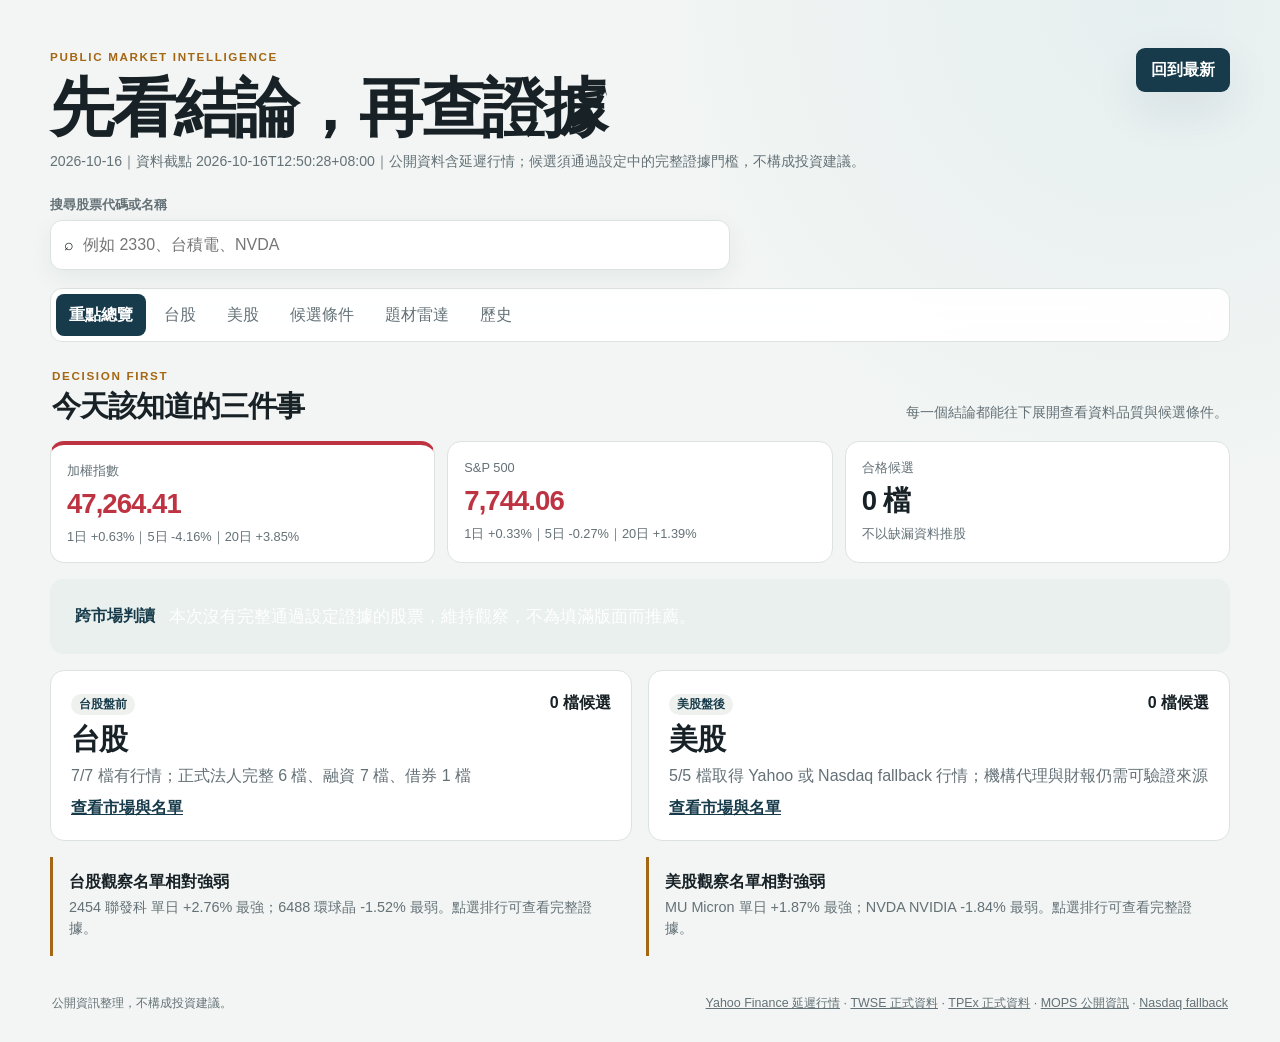
==== commit 0c6347f9: "Show daily fund flow watch targets" ====
--- a/docs/index.html
+++ b/docs/index.html
@@ -40,7 +40,7 @@
       <section id="tw-market" class="panel" hidden>
         <div class="section-heading page-heading"><div><p class="eyebrow">TAIWAN MARKET</p><h2>台股盤面與正式籌碼</h2></div><p id="tw-quality" class="muted"></p></div>
         <div id="tw-stats" class="stats"></div>
-        <article class="card"><div class="section-heading"><div><p class="eyebrow">WATCHLIST</p><h2>台股觀察名單</h2></div><p class="muted">點選任一股票查看法人、融資、借券、價格、財報與篩選條件。</p></div><div id="tw-watchlist" class="watchlist-grid"></div></article>
+        <article class="card"><div class="section-heading"><div><p class="eyebrow">WATCHLIST</p><h2>台股觀察名單</h2></div><p class="muted">固定追蹤股加上每日法人淨流入／流出目標；點選可查看完整證據與篩選缺口。</p></div><div id="tw-watchlist" class="watchlist-grid"></div></article>
         <article class="card block-gap"><div class="section-heading"><div><p class="eyebrow">OFFICIAL FLOWS</p><h2>法人、融資與借券</h2></div></div><div id="tw-signals" class="signal-grid"></div></article>
         <article class="card block-gap"><div class="section-heading"><div><p class="eyebrow">RANKING</p><h2>相對強弱排行</h2></div><p class="muted">排行是價格觀察，不等同推薦。</p></div><div id="tw-rotation" class="bar-chart"></div></article>
         <div id="tw-notes" class="note-grid"></div><article id="tw-decision" class="card decision"></article>
--- a/docs/assets/style.css
+++ b/docs/assets/style.css
@@ -59,6 +59,8 @@
 .market-pill { color:var(--navy); background:var(--blue-soft); }
 .status-chip { grid-column:1/-1; color:var(--amber); background:#f8efdf; }
 .status-chip.pass { color:var(--green); background:#e5f3ee; }
+.status-chip.inflow { color:var(--green); background:#e5f3ee; }
+.status-chip.outflow { color:#9c3f3f; background:#f8e7e7; }
 .bar-chart { display:grid; gap:9px; }
 .bar-row { display:grid; grid-template-columns:minmax(90px,170px) 1fr 62px; align-items:center; gap:10px; font-size:.86rem; }
 .bar-label { white-space:nowrap; overflow:hidden; text-overflow:ellipsis; }
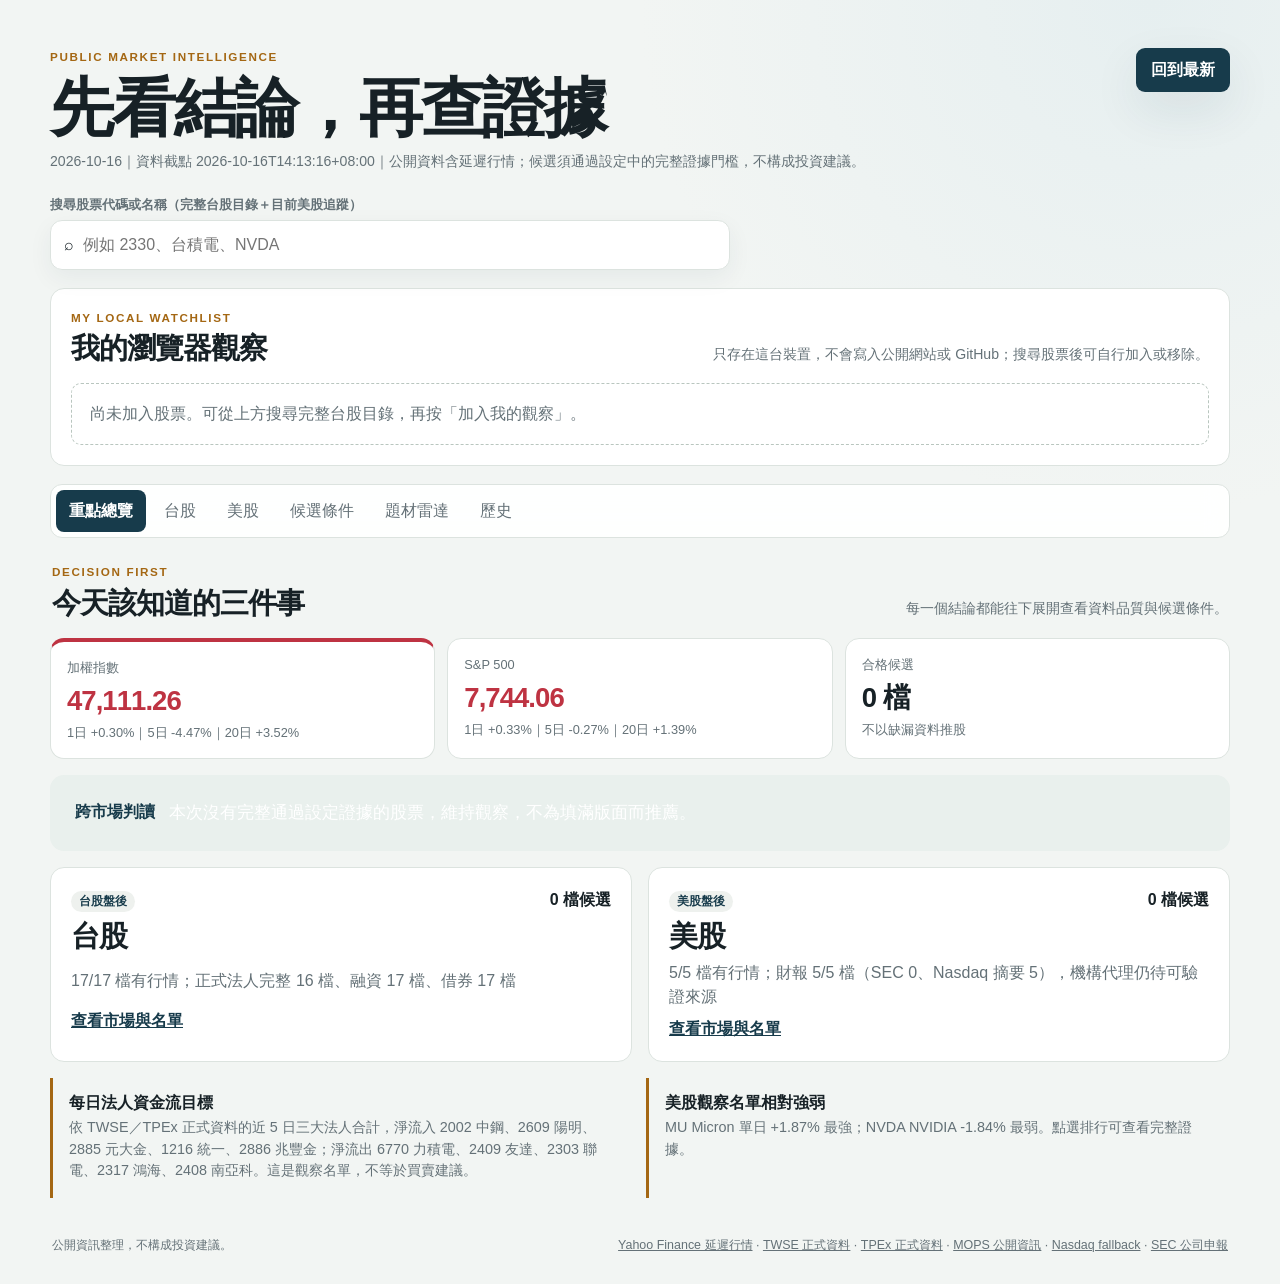
==== commit 4a47f98d: "Add full-market search and candidate evaluations" ====
--- a/docs/index.html
+++ b/docs/index.html
@@ -15,10 +15,12 @@
       </header>
 
       <section class="search-shell" aria-labelledby="search-label">
-        <label id="search-label" for="stock-search">搜尋股票代碼或名稱</label>
+        <label id="search-label" for="stock-search">搜尋股票代碼或名稱（完整台股目錄＋目前美股追蹤）</label>
         <div class="search-control"><span aria-hidden="true">⌕</span><input id="stock-search" type="search" autocomplete="off" placeholder="例如 2330、台積電、NVDA" role="combobox" aria-autocomplete="list" aria-controls="search-results" aria-expanded="false"></div>
         <div id="search-results" class="search-results" role="listbox" hidden></div>
       </section>
+
+      <section class="card personal-watch-card" aria-labelledby="custom-watch-title"><div class="section-heading"><div><p class="eyebrow">MY LOCAL WATCHLIST</p><h2 id="custom-watch-title">我的瀏覽器觀察</h2></div><p class="muted">只存在這台裝置，不會寫入公開網站或 GitHub；搜尋股票後可自行加入或移除。</p></div><div id="custom-watchlist" class="watchlist-grid"></div></section>
 
       <nav class="tabs" aria-label="報告導覽">
         <button type="button" class="tab active" data-panel="overview" aria-selected="true">重點總覽</button>
@@ -57,8 +59,8 @@
 
       <section id="candidates" class="panel" hidden>
         <div class="section-heading page-heading"><div><p class="eyebrow">EVIDENCE GATE</p><h2>候選股票與完整條件</h2></div><p class="muted">門檻由設定檔管理；必要資料不足時不會硬推股票。</p></div>
-        <h3 class="market-label">台股候選</h3><div id="tw-candidates" class="candidate-grid"></div>
-        <h3 class="market-label">美股候選</h3><div id="us-candidates" class="candidate-grid"></div>
+        <h3 class="market-label">台股候選評估</h3><div id="tw-candidates" class="candidate-grid"></div>
+        <h3 class="market-label">美股候選評估</h3><div id="us-candidates" class="candidate-grid"></div>
       </section>
 
       <section id="themes" class="panel" hidden><article class="card"><div class="section-heading"><div><p class="eyebrow">THEME RADAR</p><h2>題材階段與市場敘事</h2></div><p class="muted">題材熱度只是觀察層，仍需正式資料與價格條件確認。</p></div><div id="theme-list" class="theme-grid"></div></article></section>
--- a/docs/assets/style.css
+++ b/docs/assets/style.css
@@ -23,6 +23,10 @@
 .search-option { display:flex; width:100%; justify-content:space-between; gap:12px; border:0; border-radius:8px; background:transparent; padding:10px; text-align:left; cursor:pointer; }
 .search-option:hover,.search-option.active,.search-option:focus { background:var(--blue-soft); outline:none; }
 .search-option small { color:var(--muted); }
+.personal-watch-card { margin:0 0 18px; }
+.watch-actions { display:flex; align-items:center; gap:10px; margin:12px 0 0; }
+.watch-actions span { color:var(--muted); font-size:.76rem; }
+.watch-toggle { border:0; border-radius:8px; padding:8px 11px; color:#fff; background:var(--navy); font-weight:750; cursor:pointer; }
 .tabs { position:sticky; top:0; z-index:6; display:flex; gap:5px; border:1px solid var(--line); border-radius:12px; margin-bottom:25px; padding:5px; overflow-x:auto; background:rgba(255,255,255,.92); backdrop-filter:blur(12px); }
 .tab { appearance:none; border:0; border-radius:8px; background:transparent; padding:9px 13px; color:var(--muted); cursor:pointer; white-space:nowrap; }
 .tab.active { color:#fff; background:var(--navy); font-weight:750; }
@@ -101,6 +105,8 @@
 .empty-state { grid-column:1/-1; padding:18px; color:var(--muted); border:1px dashed #b9c6bf; border-radius:10px; background:rgba(255,255,255,.55); }
 .candidate-empty strong { color:var(--ink); }
 .candidate-empty p { margin:5px 0 0; }
+.evaluation-card { border-left:4px solid var(--amber); }
+.evaluation-card .compact-checks { margin-top:14px; }
 .archive-list { display:grid; gap:8px; }
 .archive-item { display:flex; align-items:center; justify-content:space-between; gap:12px; padding:14px 0; border-bottom:1px solid var(--line); }
 .archive-item:last-child { border-bottom:0; }
